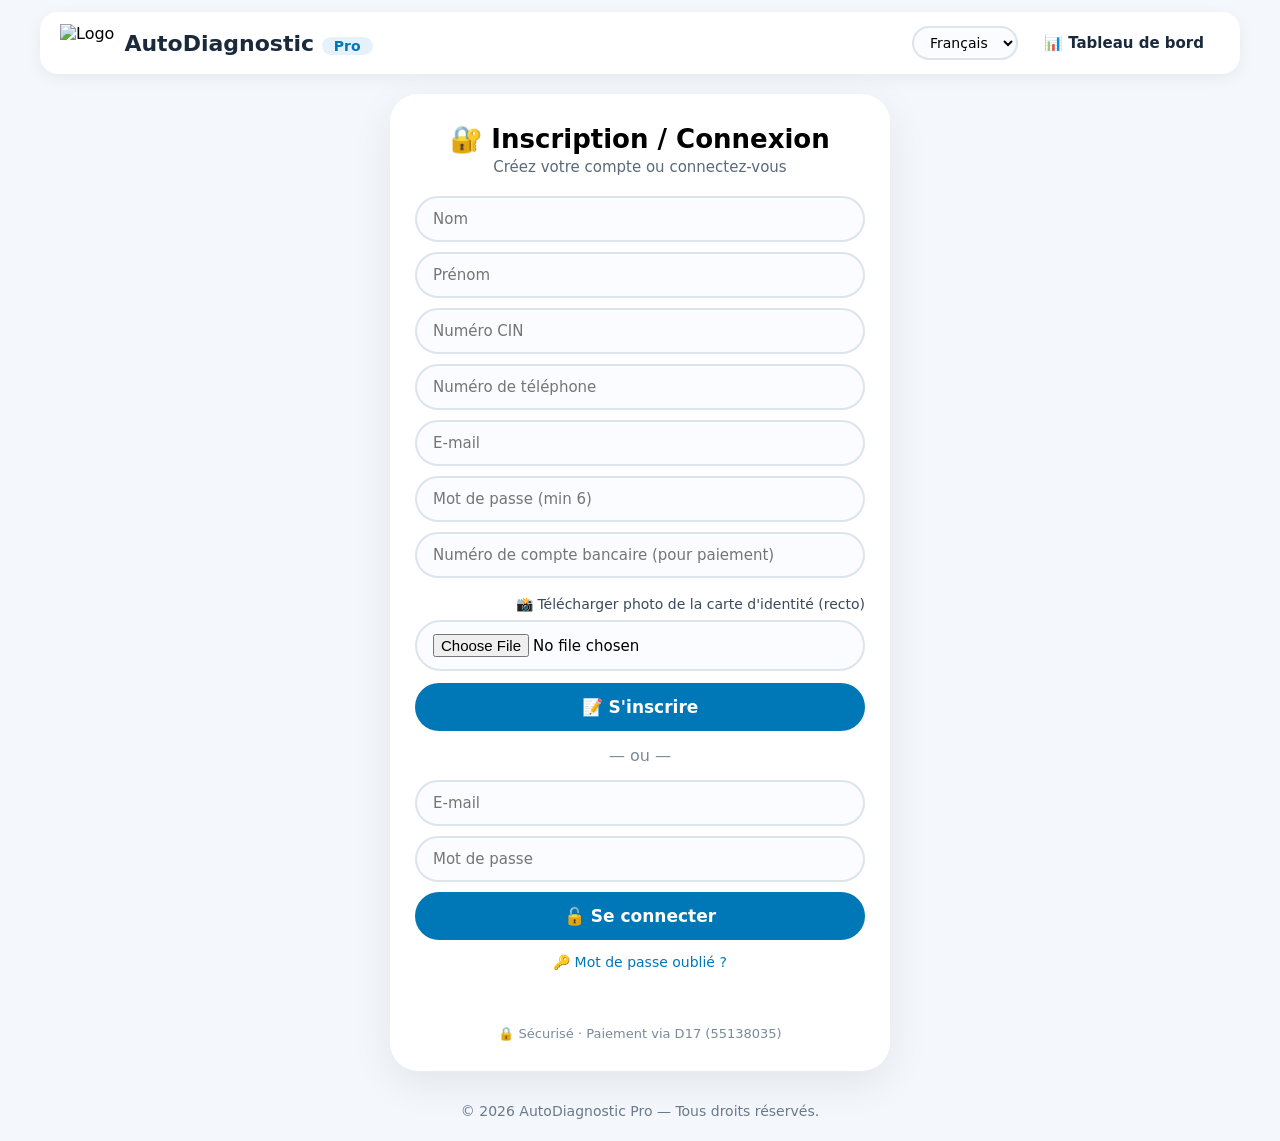
==== index.html @ 0e3b5847 "Add index.html for AutoDiagnostic Pro application" ====
<!DOCTYPE html>
<html lang="fr" id="htmlRoot">
<head>
    <meta charset="UTF-8" />
    <meta name="viewport" content="width=device-width, initial-scale=1.0, maximum-scale=1.0, user-scalable=yes" />
    <title>AutoDiagnostic Pro</title>
    <link rel="stylesheet" href="style.css" />
    <link rel="icon" href="https://i.imgur.com/ton-logo.png" type="image/png" />
</head>
<body>

    <header>
        <div class="logo">
            <img src="https://i.imgur.com/ton-logo.png" alt="Logo" />
            <span>AutoDiagnostic <span class="pro">Pro</span></span>
        </div>
        <nav>
            <select id="langSelect" onchange="changeLanguage(this.value)">
                <option value="fr">Français</option>
                <option value="ar">العربية</option>
                <option value="en">English</option>
            </select>
            <a href="#" id="btnDashboard">📊 Tableau de bord</a>
            <a href="#" id="btnLogout" style="display:none;">🚪 Déconnexion</a>
        </nav>
    </header>

    <!-- ===== AUTH SECTION ===== -->
    <section id="authSection" class="auth-section">
        <div class="auth-card">
            <h2 id="authTitle">🔐 Inscription / Connexion</h2>
            <p class="sub" id="authSub">Créez votre compte ou connectez-vous</p>

            <!-- Formulaire d'inscription -->
            <form id="registerForm">
                <input type="text" id="regNom" placeholder="Nom" required />
                <input type="text" id="regPrenom" placeholder="Prénom" required />
                <input type="text" id="regCIN" placeholder="Numéro CIN" required />
                <input type="text" id="regTel" placeholder="Numéro de téléphone" required />
                <input type="email" id="regEmail" placeholder="E-mail" required />
                <input type="password" id="regPassword" placeholder="Mot de passe (min 6)" required minlength="6" />
                <input type="text" id="regCompteBancaire" placeholder="Numéro de compte bancaire (pour paiement)" required />
                
                <label style="display:block; text-align:right; margin:8px 0; font-size:14px; color:#3a4a5a;">
                    📸 Télécharger photo de la carte d'identité (recto)
                </label>
                <input type="file" id="regCINPhoto" accept="image/*" required style="margin-bottom:12px;" />
                
                <button type="submit" id="registerBtn">📝 S'inscrire</button>
            </form>

            <div style="margin:15px 0; text-align:center; color:#7a8a9a;">— ou —</div>

            <!-- Formulaire de connexion -->
            <form id="loginForm">
                <input type="email" id="loginEmail" placeholder="E-mail" required />
                <input type="password" id="loginPassword" placeholder="Mot de passe" required />
                <button type="submit">🔓 Se connecter</button>
            </form>

            <div style="margin-top:12px;">
                <a href="#" id="forgotPasswordLink" style="color:#0077b6; text-decoration:none; font-size:14px;">🔑 Mot de passe oublié ?</a>
            </div>

            <div id="forgotPasswordSection" style="display:none; margin-top:12px;">
                <input type="text" id="forgotEmailOrTel" placeholder="E-mail ou téléphone" />
                <button onclick="sendResetCode()" style="margin-top:8px;">📩 Envoyer code</button>
                <div id="resetCodeSection" style="display:none; margin-top:10px;">
                    <input type="text" id="resetCodeInput" placeholder="Code reçu" maxlength="6" />
                    <input type="password" id="resetNewPassword" placeholder="Nouveau mot de passe" />
                    <button onclick="resetPassword()">✅ Réinitialiser</button>
                </div>
            </div>

            <p id="authMessage" style="margin-top:15px; font-size:14px;"></p>
            <p class="legal">🔒 Sécurisé · Paiement via D17 (55138035)</p>
        </div>
    </section>

    <!-- ===== DASHBOARD ===== -->
    <section id="dashboard" style="display:none;">
        <div class="welcome-banner">
            <h1 id="welcomeTitle">🚗 AutoDiagnostic Pro</h1>
            <p id="welcomeSub">Diagnostiquez n'importe quelle voiture</p>
            <div class="trial-badge">🔥 <span id="trialStatus">Essai : 3 jours</span></div>
        </div>

        <!-- Recherche -->
        <div class="search-box">
            <input type="text" id="carModel" placeholder="Modèle (ex: Golf 7)" />
            <select id="carBrand">
                <option value="volkswagen">Volkswagen</option>
                <option value="bmw">BMW</option>
                <option value="mercedes">Mercedes</option>
                <option value="toyota">Toyota</option>
                <option value="renault">Renault</option>
                <option value="peugeot">Peugeot</option>
                <option value="audi">Audi</option>
                <option value="ford">Ford</option>
            </select>
            <select id="carYear">
                <option value="2020">2020</option><option value="2021">2021</option>
                <option value="2022">2022</option><option value="2023">2023</option>
                <option value="2024">2024</option><option value="2025">2025</option>
            </select>
            <button onclick="runDiagnostic()">🔍 Lancer</button>
        </div>

        <!-- Résultats -->
        <div id="result" class="result" style="display:none;">
            <h2 id="carTitle">🚗 <span id="carNameDisplay"></span></h2>
            <ul class="defect-list" id="defectList"></ul>
            <div class="ai-suggestion">
                <strong>🧠 Recommandation IA :</strong>
                <p id="aiText"></p>
            </div>
        </div>

        <!-- Historique -->
        <div class="history">
            <h3>📋 Historique</h3>
            <table>
                <thead><tr><th>Date</th><th>Véhicule</th><th>Défaut</th><th>Solution</th></tr></thead>
                <tbody id="historyBody"></tbody>
            </table>
        </div>

        <!-- Abonnement -->
        <div class="subscription-card">
            <h3>💎 Accès illimité</h3>
            <div class="plans">
                <div class="plan">
                    <h4>Mensuel</h4>
                    <p class="price">29 DT <span>/mois</span></p>
                    <p class="price-euro">9€ · 10$</p>
                    <button onclick="subscribe('monthly')">S'abonner</button>
                </div>
                <div class="plan">
                    <h4>Annuel</h4>
                    <p class="price">249 DT <span>/an</span></p>
                    <p class="price-euro">79€ · 85$</p>
                    <button onclick="subscribe('yearly')">S'abonner</button>
                </div>
            </div>
            <p class="payment-info">💳 Paiement : D17 (55138035) · Carte · PayPal</p>
            <p style="font-size:12px; color:#5a6a7a; margin-top:8px;">
                ⚠️ Après paiement, votre abonnement sera activé automatiquement sous 24h.
            </p>
        </div>
    </section>

    <footer>
        <p>© 2026 AutoDiagnostic Pro — Tous droits réservés.</p>
    </footer>

    <script src="https://cdn.jsdelivr.net/npm/@emailjs/browser@4/dist/email.min.js"></script>
    <script src="script.js"></script>
</body>
                  </html>
---- style.css ----
/* ===== RESET GLOBAL ===== */
* {
    margin: 0;
    padding: 0;
    box-sizing: border-box;
    font-family: 'Segoe UI', system-ui, -apple-system, sans-serif;
}

body {
    background: #f4f7fc;
    padding: 12px;
    min-height: 100vh;
    display: flex;
    flex-direction: column;
    align-items: center;
}

header, section, footer {
    width: 100%;
    max-width: 1200px;
}

/* ===== HEADER ===== */
header {
    display: flex;
    justify-content: space-between;
    align-items: center;
    background: white;
    padding: 12px 20px;
    border-radius: 18px;
    box-shadow: 0 4px 16px rgba(0,0,0,0.06);
    margin-bottom: 20px;
    flex-wrap: wrap;
    gap: 10px;
}

.logo {
    display: flex;
    align-items: center;
    gap: 10px;
}
.logo img {
    height: 38px;
    width: auto;
}
.logo span {
    font-size: 22px;
    font-weight: 700;
    color: #1a2a3a;
}
.logo .pro {
    color: #0077b6;
    background: #e6f2fb;
    padding: 1px 12px;
    border-radius: 30px;
    font-size: 14px;
}

nav {
    display: flex;
    align-items: center;
    gap: 10px;
    flex-wrap: wrap;
}
nav select {
    padding: 6px 12px;
    border-radius: 30px;
    border: 2px solid #dce4ec;
    background: #fafcff;
    font-size: 14px;
}
nav a {
    text-decoration: none;
    color: #1a2a3a;
    font-weight: 600;
    padding: 6px 16px;
    border-radius: 30px;
    transition: 0.3s;
    font-size: 15px;
}
nav a:hover {
    background: #0077b6;
    color: white;
}

/* ===== AUTH ===== */
.auth-section {
    display: flex;
    justify-content: center;
    align-items: center;
    min-height: 70vh;
    width: 100%;
}
.auth-card {
    background: white;
    padding: 30px 25px;
    border-radius: 28px;
    box-shadow: 0 12px 40px rgba(0,0,0,0.08);
    width: 100%;
    max-width: 500px;
    text-align: center;
}
.auth-card h2 {
    font-size: 26px;
    margin-bottom: 4px;
}
.auth-card .sub {
    color: #5a6a7a;
    margin-bottom: 20px;
    font-size: 15px;
}
.auth-card input {
    width: 100%;
    padding: 12px 16px;
    margin-bottom: 10px;
    border: 2px solid #dce4ec;
    border-radius: 40px;
    font-size: 15px;
    background: #fafcff;
    transition: 0.3s;
}
.auth-card input:focus {
    border-color: #0077b6;
    outline: none;
}
.auth-card button {
    width: 100%;
    padding: 14px;
    background: #0077b6;
    color: white;
    border: none;
    border-radius: 40px;
    font-size: 17px;
    font-weight: 600;
    cursor: pointer;
    transition: 0.3s;
}
.auth-card button:hover {
    background: #023e8a;
}
.auth-card .legal {
    margin-top: 16px;
    font-size: 13px;
    color: #7a8a9a;
}
#authMessage {
    font-size: 14px;
    min-height: 24px;
}
#forgotPasswordLink {
    cursor: pointer;
}

/* ===== DASHBOARD ===== */
.welcome-banner {
    background: linear-gradient(135deg, #0077b6, #023e8a);
    color: white;
    padding: 24px 28px;
    border-radius: 22px;
    margin-bottom: 24px;
}
.welcome-banner h1 {
    font-size: 28px;
}
.welcome-banner p {
    opacity: 0.85;
    margin-top: 6px;
    font-size: 16px;
}
.trial-badge {
    margin-top: 12px;
    background: rgba(255,255,255,0.18);
    display: inline-block;
    padding: 6px 22px;
    border-radius: 50px;
    font-weight: 600;
    backdrop-filter: blur(4px);
    font-size: 15px;
}

/* ===== SEARCH ===== */
.search-box {
    display: flex;
    gap: 10px;
    flex-wrap: wrap;
    background: white;
    padding: 16px 18px;
    border-radius: 18px;
    box-shadow: 0 4px 12px rgba(0,0,0,0.04);
    margin-bottom: 20px;
}
.search-box input,
.search-box select {
    flex: 1 1 140px;
    min-width: 120px;
    padding: 11px 14px;
    border: 2px solid #e2e9f0;
    border-radius: 40px;
    font-size: 15px;
    background: #f9fbfd;
}
.search-box button {
    padding: 11px 28px;
    background: #0077b6;
    color: white;
    border: none;
    border-radius: 40px;
    font-size: 16px;
    font-weight: 600;
    cursor: pointer;
    transition: 0.3s;
}
.search-box button:hover {
    background: #023e8a;
}

/* ===== RESULT ===== */
.result {
    background: white;
    padding: 20px 22px;
    border-radius: 18px;
    margin-top: 16px;
    box-shadow: 0 4px 12px rgba(0,0,0,0.04);
}
.defect-list {
    list-style: none;
    margin: 12px 0;
}
.defect-list li {
    background: #f8fafc;
    padding: 12px 16px;
    margin-bottom: 8px;
    border-radius: 14px;
    border-right: 5px solid #0077b6;
    display: flex;
    flex-wrap: wrap;
    justify-content: space-between;
    align-items: center;
    gap: 6px;
    font-size: 15px;
}
.defect-list .solution {
    color: #1e7e34;
    font-weight: 500;
}
.defect-list .cost {
    color: #b23b3b;
    font-weight: 700;
}
.ai-suggestion {
    background: #e9f5e9;
    padding: 16px 20px;
    border-radius: 16px;
    border-right: 5px solid #2d6a4f;
    margin-top: 14px;
    font-size: 15px;
}

/* ===== HISTORY ===== */
.history {
    background: white;
    padding: 18px 20px;
    border-radius: 18px;
    margin-top: 24px;
    box-shadow: 0 4px 12px rgba(0,0,0,0.04);
    overflow-x: auto;
}
.history table {
    width: 100%;
    border-collapse: collapse;
    font-size: 14px;
    min-width: 400px;
}
.history th {
    background: #1a2a3a;
    color: white;
    padding: 10px;
    text-align: left;
}
.history td {
    padding: 10px;
    border-bottom: 1px solid #e2e9f0;
}

/* ===== SUBSCRIPTION ===== */
.subscription-card {
    background: white;
    padding: 20px 22px;
    border-radius: 18px;
    margin-top: 24px;
    box-shadow: 0 4px 12px rgba(0,0,0,0.04);
}
.plans {
    display: flex;
    gap: 16px;
    flex-wrap: wrap;
    margin: 14px 0;
}
.plan {
    flex: 1 1 160px;
    background: #f8fafc;
    padding: 16px;
    border-radius: 16px;
    text-align: center;
    border: 2px solid #e2e9f0;
    transition: 0.3s;
}
.plan:hover {
    border-color: #0077b6;
    background: #f0f6fe;
}
.plan h4 {
    font-size: 18px;
}
.plan .price {
    font-size: 24px;
    font-weight: 700;
    color: #1a2a3a;
    margin: 6px 0;
}
.plan .price span {
    font-size: 14px;
    font-weight: 400;
    color: #5a6a7a;
}
.plan .price-euro {
    color: #3a4a5a;
    margin-bottom: 10px;
    font-size: 14px;
}
.plan button {
    background: #0077b6;
    color: white;
    border: none;
    padding: 8px 22px;
    border-radius: 40px;
    font-weight: 600;
    cursor: pointer;
    transition: 0.3s;
    font-size: 14px;
}
.plan button:hover {
    background: #023e8a;
}
.payment-info {
    margin-top: 12px;
    font-size: 14px;
    color: #4a5a6a;
}

/* ===== FOOTER ===== */
footer {
    text-align: center;
    margin-top: 32px;
    color: #6a7a8a;
    font-size: 14px;
    padding-bottom: 10px;
}

/* ===== RESPONSIVE ===== */
@media (max-width: 600px) {
    body { padding: 8px; }
    header { padding: 10px 14px; flex-direction: column; align-items: stretch; }
    .logo { justify-content: center; }
    nav { justify-content: center; }
    .auth-card { padding: 22px 16px; }
    .auth-card h2 { font-size: 22px; }
    .welcome-banner { padding: 18px 16px; }
    .welcome-banner h1 { font-size: 22px; }
    .search-box { padding: 12px; flex-direction: column; }
    .search-box input, .search-box select, .search-box button { width: 100%; }
    .result { padding: 14px 16px; }
    .defect-list li { flex-direction: column; align-items: flex-start; gap: 4px; font-size: 14px; }
    .history table { font-size: 12px; min-width: 300px; }
    .plan { flex: 1 1 100%; }
  }
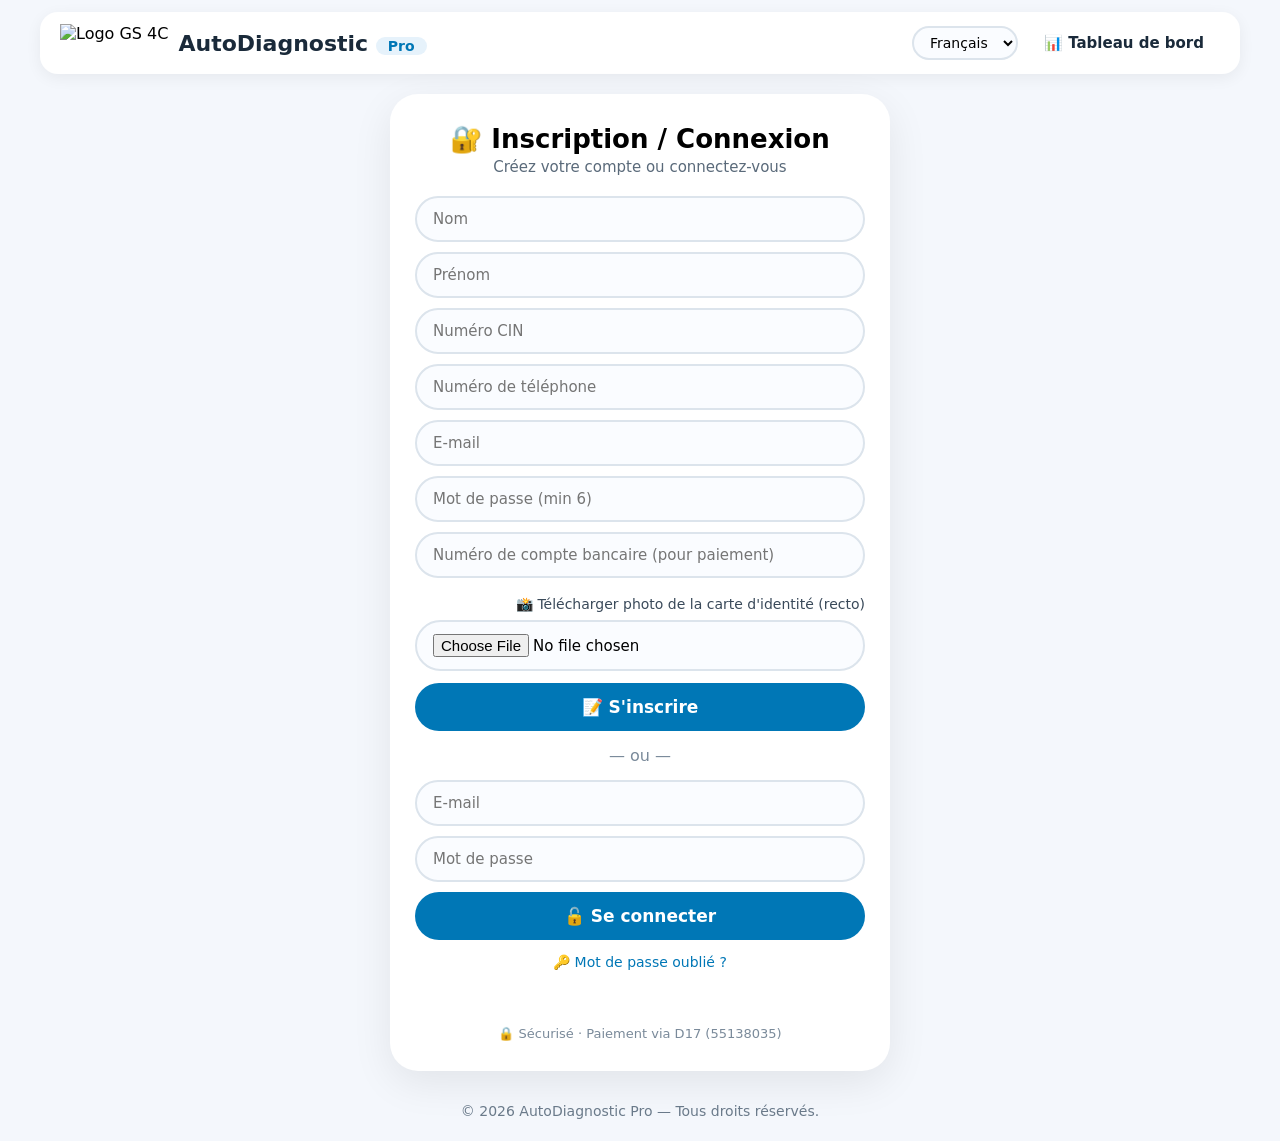
==== commit 966958bc: "Update logo image source in index.html" ====
--- a/index.html
+++ b/index.html
@@ -11,7 +11,7 @@
 
     <header>
         <div class="logo">
-            <img src="https://i.imgur.com/ton-logo.png" alt="Logo" />
+            <img src="assets/logo.png" class="logo" alt="Logo GS 4C">
             <span>AutoDiagnostic <span class="pro">Pro</span></span>
         </div>
         <nav>
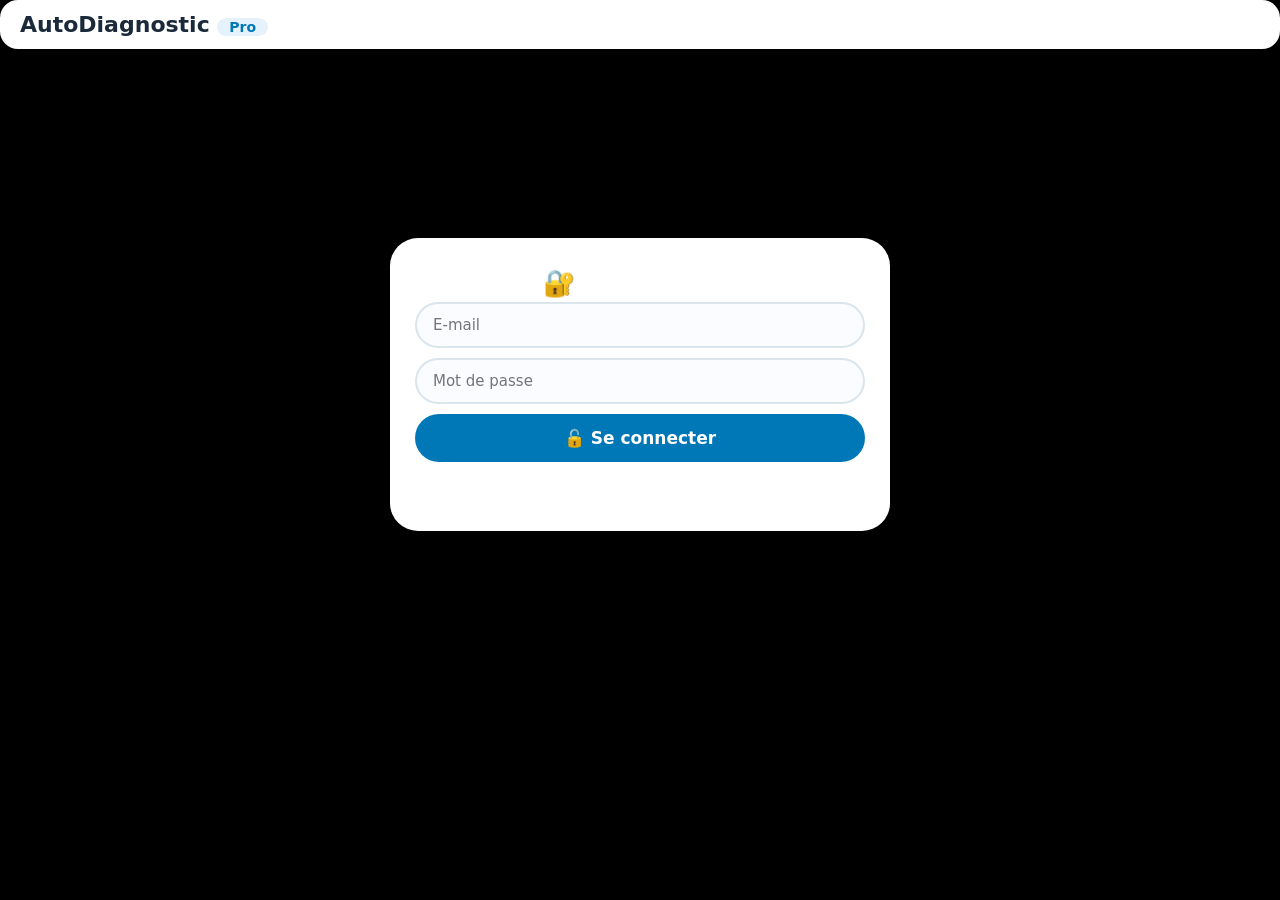
==== commit dc33def7: "Add initial HTML structure for AutoDiagnostic Pro" ====
--- a/index.html
+++ b/index.html
@@ -1,159 +1,75 @@
 <!DOCTYPE html>
-<html lang="fr" id="htmlRoot">
+<html lang="fr">
 <head>
-    <meta charset="UTF-8" />
-    <meta name="viewport" content="width=device-width, initial-scale=1.0, maximum-scale=1.0, user-scalable=yes" />
+    <meta charset="UTF-8">
+    <meta name="viewport" content="width=device-width, initial-scale=1.0">
     <title>AutoDiagnostic Pro</title>
-    <link rel="stylesheet" href="style.css" />
-    <link rel="icon" href="https://i.imgur.com/ton-logo.png" type="image/png" />
+    <link rel="stylesheet" href="style.css">
 </head>
 <body>
 
     <header>
         <div class="logo">
-            <img src="assets/logo.png" class="logo" alt="Logo GS 4C">
             <span>AutoDiagnostic <span class="pro">Pro</span></span>
         </div>
         <nav>
-            <select id="langSelect" onchange="changeLanguage(this.value)">
-                <option value="fr">Français</option>
-                <option value="ar">العربية</option>
-                <option value="en">English</option>
-            </select>
-            <a href="#" id="btnDashboard">📊 Tableau de bord</a>
             <a href="#" id="btnLogout" style="display:none;">🚪 Déconnexion</a>
         </nav>
     </header>
 
-    <!-- ===== AUTH SECTION ===== -->
+    <!-- ===== PAGE DE CONNEXION ===== -->
     <section id="authSection" class="auth-section">
         <div class="auth-card">
-            <h2 id="authTitle">🔐 Inscription / Connexion</h2>
-            <p class="sub" id="authSub">Créez votre compte ou connectez-vous</p>
-
-            <!-- Formulaire d'inscription -->
-            <form id="registerForm">
-                <input type="text" id="regNom" placeholder="Nom" required />
-                <input type="text" id="regPrenom" placeholder="Prénom" required />
-                <input type="text" id="regCIN" placeholder="Numéro CIN" required />
-                <input type="text" id="regTel" placeholder="Numéro de téléphone" required />
-                <input type="email" id="regEmail" placeholder="E-mail" required />
-                <input type="password" id="regPassword" placeholder="Mot de passe (min 6)" required minlength="6" />
-                <input type="text" id="regCompteBancaire" placeholder="Numéro de compte bancaire (pour paiement)" required />
-                
-                <label style="display:block; text-align:right; margin:8px 0; font-size:14px; color:#3a4a5a;">
-                    📸 Télécharger photo de la carte d'identité (recto)
-                </label>
-                <input type="file" id="regCINPhoto" accept="image/*" required style="margin-bottom:12px;" />
-                
-                <button type="submit" id="registerBtn">📝 S'inscrire</button>
-            </form>
-
-            <div style="margin:15px 0; text-align:center; color:#7a8a9a;">— ou —</div>
-
+            <h2>🔐 Connexion</h2>
+            
             <!-- Formulaire de connexion -->
             <form id="loginForm">
                 <input type="email" id="loginEmail" placeholder="E-mail" required />
-                <input type="password" id="loginPassword" placeholder="Mot de passe" required />
+                <input type="password" id="loginPassword" placeholder="Mot de passe" />
                 <button type="submit">🔓 Se connecter</button>
             </form>
 
-            <div style="margin-top:12px;">
-                <a href="#" id="forgotPasswordLink" style="color:#0077b6; text-decoration:none; font-size:14px;">🔑 Mot de passe oublié ?</a>
+            <!-- ===== ADMIN SECTION ===== -->
+            <div id="adminSection" style="display:none; margin-top:15px; padding:15px; background:#f0f6fe; border-radius:15px;">
+                <h4 style="color:#0077b6;">⭐ Admin</h4>
+                <p>Code : <strong id="adminCodeDisplay">123456</strong></p>
+                <input type="text" id="adminCodeInput" placeholder="Entrez le code" maxlength="6" style="width:100%; padding:10px; margin:10px 0; border-radius:30px; border:2px solid #0077b6;" />
+                <button onclick="verifyAdmin()" style="width:100%; padding:12px; background:#0077b6; color:white; border:none; border-radius:30px; font-weight:bold; cursor:pointer;">✅ Vérifier</button>
             </div>
 
-            <div id="forgotPasswordSection" style="display:none; margin-top:12px;">
-                <input type="text" id="forgotEmailOrTel" placeholder="E-mail ou téléphone" />
-                <button onclick="sendResetCode()" style="margin-top:8px;">📩 Envoyer code</button>
-                <div id="resetCodeSection" style="display:none; margin-top:10px;">
-                    <input type="text" id="resetCodeInput" placeholder="Code reçu" maxlength="6" />
-                    <input type="password" id="resetNewPassword" placeholder="Nouveau mot de passe" />
-                    <button onclick="resetPassword()">✅ Réinitialiser</button>
-                </div>
-            </div>
-
-            <p id="authMessage" style="margin-top:15px; font-size:14px;"></p>
-            <p class="legal">🔒 Sécurisé · Paiement via D17 (55138035)</p>
+            <p id="message" style="margin-top:15px; font-size:14px; min-height:24px;"></p>
         </div>
     </section>
 
-    <!-- ===== DASHBOARD ===== -->
+    <!-- ===== TABLEAU DE BORD ===== -->
     <section id="dashboard" style="display:none;">
         <div class="welcome-banner">
-            <h1 id="welcomeTitle">🚗 AutoDiagnostic Pro</h1>
-            <p id="welcomeSub">Diagnostiquez n'importe quelle voiture</p>
-            <div class="trial-badge">🔥 <span id="trialStatus">Essai : 3 jours</span></div>
+            <h1>🚗 AutoDiagnostic Pro</h1>
+            <p>Bienvenue <span id="userName">Admin</span> ⭐</p>
         </div>
 
-        <!-- Recherche -->
         <div class="search-box">
-            <input type="text" id="carModel" placeholder="Modèle (ex: Golf 7)" />
+            <input type="text" id="carModel" placeholder="Modèle" />
             <select id="carBrand">
                 <option value="volkswagen">Volkswagen</option>
                 <option value="bmw">BMW</option>
                 <option value="mercedes">Mercedes</option>
                 <option value="toyota">Toyota</option>
-                <option value="renault">Renault</option>
-                <option value="peugeot">Peugeot</option>
-                <option value="audi">Audi</option>
-                <option value="ford">Ford</option>
             </select>
             <select id="carYear">
-                <option value="2020">2020</option><option value="2021">2021</option>
-                <option value="2022">2022</option><option value="2023">2023</option>
-                <option value="2024">2024</option><option value="2025">2025</option>
+                <option value="2020">2020</option>
+                <option value="2021">2021</option>
+                <option value="2022">2022</option>
             </select>
             <button onclick="runDiagnostic()">🔍 Lancer</button>
         </div>
 
-        <!-- Résultats -->
         <div id="result" class="result" style="display:none;">
-            <h2 id="carTitle">🚗 <span id="carNameDisplay"></span></h2>
-            <ul class="defect-list" id="defectList"></ul>
-            <div class="ai-suggestion">
-                <strong>🧠 Recommandation IA :</strong>
-                <p id="aiText"></p>
-            </div>
-        </div>
-
-        <!-- Historique -->
-        <div class="history">
-            <h3>📋 Historique</h3>
-            <table>
-                <thead><tr><th>Date</th><th>Véhicule</th><th>Défaut</th><th>Solution</th></tr></thead>
-                <tbody id="historyBody"></tbody>
-            </table>
-        </div>
-
-        <!-- Abonnement -->
-        <div class="subscription-card">
-            <h3>💎 Accès illimité</h3>
-            <div class="plans">
-                <div class="plan">
-                    <h4>Mensuel</h4>
-                    <p class="price">29 DT <span>/mois</span></p>
-                    <p class="price-euro">9€ · 10$</p>
-                    <button onclick="subscribe('monthly')">S'abonner</button>
-                </div>
-                <div class="plan">
-                    <h4>Annuel</h4>
-                    <p class="price">249 DT <span>/an</span></p>
-                    <p class="price-euro">79€ · 85$</p>
-                    <button onclick="subscribe('yearly')">S'abonner</button>
-                </div>
-            </div>
-            <p class="payment-info">💳 Paiement : D17 (55138035) · Carte · PayPal</p>
-            <p style="font-size:12px; color:#5a6a7a; margin-top:8px;">
-                ⚠️ Après paiement, votre abonnement sera activé automatiquement sous 24h.
-            </p>
+            <h2 id="carTitle"></h2>
+            <ul id="defectList"></ul>
         </div>
     </section>
 
-    <footer>
-        <p>© 2026 AutoDiagnostic Pro — Tous droits réservés.</p>
-    </footer>
-
-    <script src="https://cdn.jsdelivr.net/npm/@emailjs/browser@4/dist/email.min.js"></script>
     <script src="script.js"></script>
 </body>
-                  </html>
+</html>
--- a/style.css
+++ b/style.css
@@ -7,7 +7,7 @@
 }
 
 body {
-    background: #f4f7fc;
+    color:white;background:#000;position:relative;overflow-x:hidden;transition:background 0.3s;}
     padding: 12px;
     min-height: 100vh;
     display: flex;
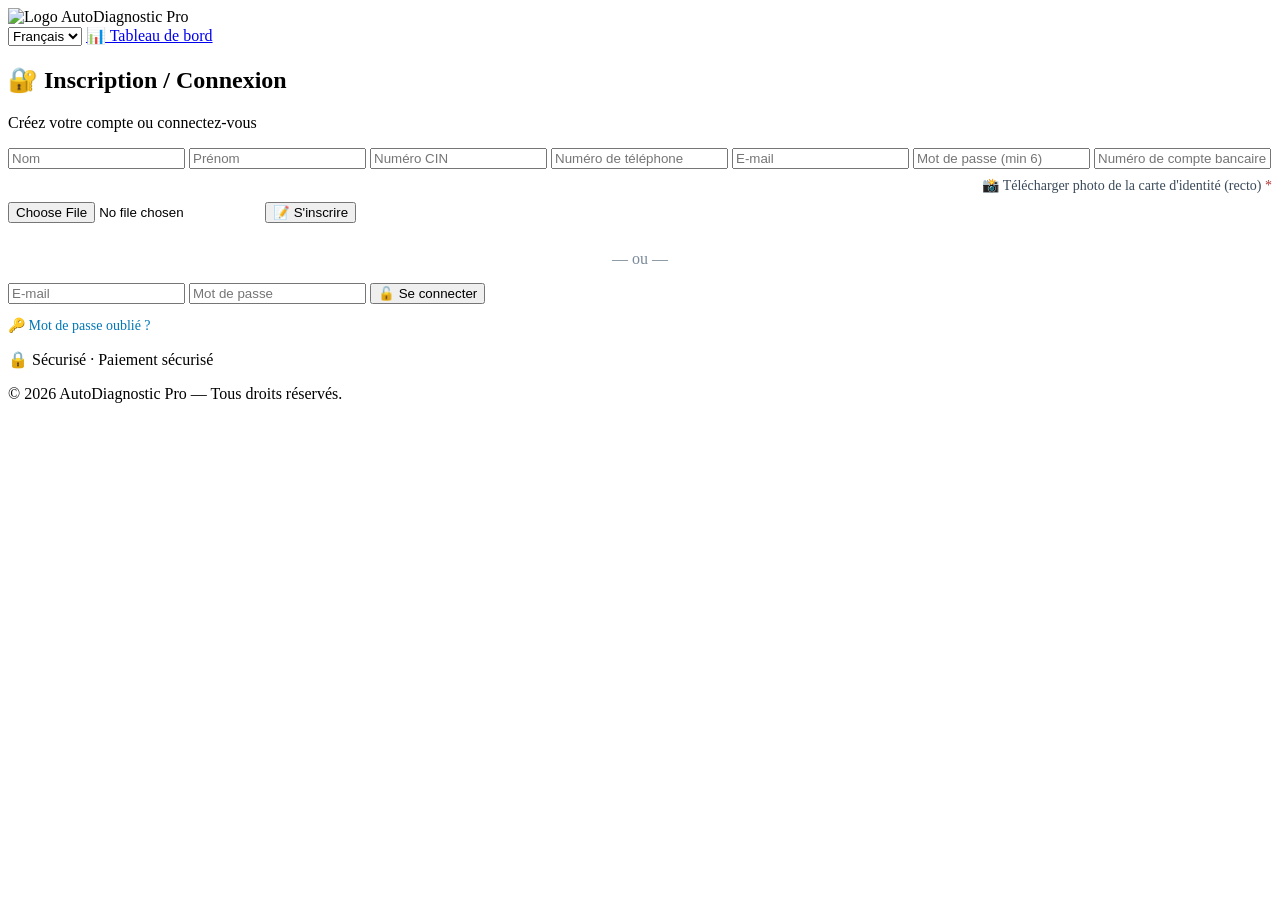
==== commit f6d4d910: "Update logo image source in index.html" ====
--- a/index.html
+++ b/index.html
@@ -1,27 +1,58 @@
 <!DOCTYPE html>
-<html lang="fr">
+<html lang="fr" id="htmlRoot">
 <head>
-    <meta charset="UTF-8">
-    <meta name="viewport" content="width=device-width, initial-scale=1.0">
+    <meta charset="UTF-8" />
+    <meta name="viewport" content="width=device-width, initial-scale=1.0, maximum-scale=1.0, user-scalable=yes" />
     <title>AutoDiagnostic Pro</title>
-    <link rel="stylesheet" href="style.css">
+    <link rel="stylesheet" href="style.css" />
+    <link rel="icon" href="https://i.imgur.com/ton-logo.png" type="image/png" />
 </head>
 <body>
 
     <header>
         <div class="logo">
+            <img src="assets/logo.png" alt="Logo" />
             <span>AutoDiagnostic <span class="pro">Pro</span></span>
         </div>
         <nav>
+            <select id="langSelect" onchange="changeLanguage(this.value)">
+                <option value="fr">Français</option>
+                <option value="ar">العربية</option>
+                <option value="en">English</option>
+            </select>
+            <a href="#" id="btnDashboard">📊 Tableau de bord</a>
             <a href="#" id="btnLogout" style="display:none;">🚪 Déconnexion</a>
         </nav>
     </header>
 
-    <!-- ===== PAGE DE CONNEXION ===== -->
+    <!-- ===== AUTH SECTION ===== -->
     <section id="authSection" class="auth-section">
         <div class="auth-card">
-            <h2>🔐 Connexion</h2>
-            
+            <h2 id="authTitle">🔐 Inscription / Connexion</h2>
+            <p class="sub" id="authSub">Créez votre compte ou connectez-vous</p>
+
+            <!-- Formulaire d'inscription -->
+            <form id="registerForm">
+                <input type="text" id="regNom" placeholder="Nom" required />
+                <input type="text" id="regPrenom" placeholder="Prénom" required />
+                <input type="text" id="regCIN" placeholder="Numéro CIN" required />
+                <input type="tel" id="regTel" placeholder="Numéro de téléphone" required />
+                <input type="email" id="regEmail" placeholder="E-mail" required />
+                <input type="password" id="regPassword" placeholder="Mot de passe (min 6)" required minlength="6" />
+                
+                <!-- Compte bancaire : optionnel -->
+                <input type="text" id="regCompteBancaire" placeholder="Numéro de compte bancaire (optionnel)" />
+                
+                <label style="display:block; text-align:right; margin:8px 0; font-size:14px; color:#3a4a5a;">
+                    📸 Télécharger photo de la carte d'identité (recto) <span style="color:#b23b3b;">*</span>
+                </label>
+                <input type="file" id="regCINPhoto" accept="image/*" required style="margin-bottom:12px;" />
+                
+                <button type="submit" id="registerBtn">📝 S'inscrire</button>
+            </form>
+
+            <div style="margin:15px 0; text-align:center; color:#7a8a9a;">— ou —</div>
+
             <!-- Formulaire de connexion -->
             <form id="loginForm">
                 <input type="email" id="loginEmail" placeholder="E-mail" required />
@@ -29,47 +60,120 @@
                 <button type="submit">🔓 Se connecter</button>
             </form>
 
-            <!-- ===== ADMIN SECTION ===== -->
-            <div id="adminSection" style="display:none; margin-top:15px; padding:15px; background:#f0f6fe; border-radius:15px;">
-                <h4 style="color:#0077b6;">⭐ Admin</h4>
-                <p>Code : <strong id="adminCodeDisplay">123456</strong></p>
-                <input type="text" id="adminCodeInput" placeholder="Entrez le code" maxlength="6" style="width:100%; padding:10px; margin:10px 0; border-radius:30px; border:2px solid #0077b6;" />
-                <button onclick="verifyAdmin()" style="width:100%; padding:12px; background:#0077b6; color:white; border:none; border-radius:30px; font-weight:bold; cursor:pointer;">✅ Vérifier</button>
+            <!-- ===== ADMIN LOGIN SECTION ===== -->
+            <div id="adminLoginSection" style="display:none; margin-top:15px; border-top:2px dashed #0077b6; padding-top:15px;">
+                <h4 style="color:#0077b6;">⭐ Admin Login</h4>
+                <p style="font-size:13px; color:#5a6a7a;">
+                    Code de connexion : <strong id="adminCodeDisplay">123456</strong>
+                </p>
+                <div id="adminCodeSection" style="display:block; margin-top:12px;">
+                    <input type="text" id="adminCodeInput" placeholder="Entrez le code" maxlength="6" style="margin-bottom:8px; width:100%; padding:12px; border:2px solid #dce4ec; border-radius:40px; font-size:15px;" />
+                    <button onclick="verifyAdminCode()" style="width:100%; padding:14px; background:#2d6a4f; color:white; border:none; border-radius:40px; font-weight:600; cursor:pointer;">✅ Vérifier et se connecter</button>
+                </div>
             </div>
 
-            <p id="message" style="margin-top:15px; font-size:14px; min-height:24px;"></p>
+            <div style="margin-top:12px;">
+                <a href="#" id="forgotPasswordLink" style="color:#0077b6; text-decoration:none; font-size:14px;">🔑 Mot de passe oublié ?</a>
+            </div>
+
+            <div id="forgotPasswordSection" style="display:none; margin-top:12px;">
+                <input type="text" id="forgotEmailOrTel" placeholder="E-mail ou téléphone" />
+                <button onclick="sendResetCode()" style="margin-top:8px;">📩 Envoyer code</button>
+                <div id="resetCodeSection" style="display:none; margin-top:10px;">
+                    <input type="text" id="resetCodeInput" placeholder="Code reçu" maxlength="6" />
+                    <input type="password" id="resetNewPassword" placeholder="Nouveau mot de passe" />
+                    <button onclick="resetPassword()">✅ Réinitialiser</button>
+                </div>
+            </div>
+
+            <p id="authMessage" style="margin-top:15px; font-size:14px;"></p>
+            <p class="legal">🔒 Sécurisé · Paiement sécurisé</p>
         </div>
     </section>
 
-    <!-- ===== TABLEAU DE BORD ===== -->
+    <!-- ===== DASHBOARD ===== -->
     <section id="dashboard" style="display:none;">
         <div class="welcome-banner">
-            <h1>🚗 AutoDiagnostic Pro</h1>
-            <p>Bienvenue <span id="userName">Admin</span> ⭐</p>
+            <h1 id="welcomeTitle">🚗 AutoDiagnostic Pro</h1>
+            <p id="welcomeSub">Diagnostiquez n'importe quelle voiture</p>
+            <div class="trial-badge">🔥 <span id="trialStatus">Essai : 3 jours</span></div>
         </div>
 
+        <!-- Recherche -->
         <div class="search-box">
-            <input type="text" id="carModel" placeholder="Modèle" />
+            <input type="text" id="carModel" placeholder="Modèle (ex: Golf 7)" />
             <select id="carBrand">
                 <option value="volkswagen">Volkswagen</option>
                 <option value="bmw">BMW</option>
                 <option value="mercedes">Mercedes</option>
                 <option value="toyota">Toyota</option>
+                <option value="renault">Renault</option>
+                <option value="peugeot">Peugeot</option>
+                <option value="audi">Audi</option>
+                <option value="ford">Ford</option>
             </select>
             <select id="carYear">
-                <option value="2020">2020</option>
-                <option value="2021">2021</option>
-                <option value="2022">2022</option>
+                <option value="2020">2020</option><option value="2021">2021</option>
+                <option value="2022">2022</option><option value="2023">2023</option>
+                <option value="2024">2024</option><option value="2025">2025</option>
             </select>
             <button onclick="runDiagnostic()">🔍 Lancer</button>
         </div>
 
+        <!-- Résultats -->
         <div id="result" class="result" style="display:none;">
-            <h2 id="carTitle"></h2>
-            <ul id="defectList"></ul>
+            <h2 id="carTitle">🚗 <span id="carNameDisplay"></span></h2>
+            <ul class="defect-list" id="defectList"></ul>
+            <div class="ai-suggestion">
+                <strong>🧠 Recommandation :</strong>
+                <p id="aiText"></p>
+            </div>
+        </div>
+
+        <!-- Historique -->
+        <div class="history">
+            <h3>📋 Historique</h3>
+            <table>
+                <thead><tr><th>Date</th><th>Véhicule</th><th>Défaut</th><th>Solution</th></tr></thead>
+                <tbody id="historyBody"></tbody>
+            </table>
+        </div>
+
+        <!-- Abonnement -->
+        <div class="subscription-card">
+            <h3>💎 Accès illimité</h3>
+            <div class="plans">
+                <div class="plan">
+                    <h4>Mensuel</h4>
+                    <p class="price">29 DT <span>/mois</span></p>
+                    <p class="price-euro">9€ · 10$</p>
+                    <button onclick="subscribe('monthly')">S'abonner</button>
+                </div>
+                <div class="plan">
+                    <h4>Annuel</h4>
+                    <p class="price">249 DT <span>/an</span></p>
+                    <p class="price-euro">79€ · 85$</p>
+                    <button onclick="subscribe('yearly')">S'abonner</button>
+                </div>
+            </div>
+            <!-- معلومات الدفع تظهر فقط عند النقر على زر الدفع -->
+            <div id="paymentInfo" style="display:none; margin-top:15px; padding:15px; background:#f0f6fe; border-radius:15px;">
+                <p style="font-weight:bold;">💳 Informations de paiement</p>
+                <p>📱 D17 : <strong>55138035</strong></p>
+                <p>🏦 IBAN : <strong>TN59 1234 5678 9012 3456 7890</strong></p>
+                <p style="font-size:13px; color:#5a6a7a;">⚠️ Après paiement, votre abonnement sera activé sous 24h.</p>
+            </div>
+            <p class="payment-info" style="margin-top:12px; font-size:14px; color:#4a5a6a;">
+                💳 Paiement sécurisé
+            </p>
         </div>
     </section>
 
+    <footer>
+        <p>© 2026 AutoDiagnostic Pro — Tous droits réservés.</p>
+    </footer>
+
+    <script src="https://cdn.jsdelivr.net/npm/@emailjs/browser@4/dist/email.min.js"></script>
     <script src="script.js"></script>
 </body>
 </html>
